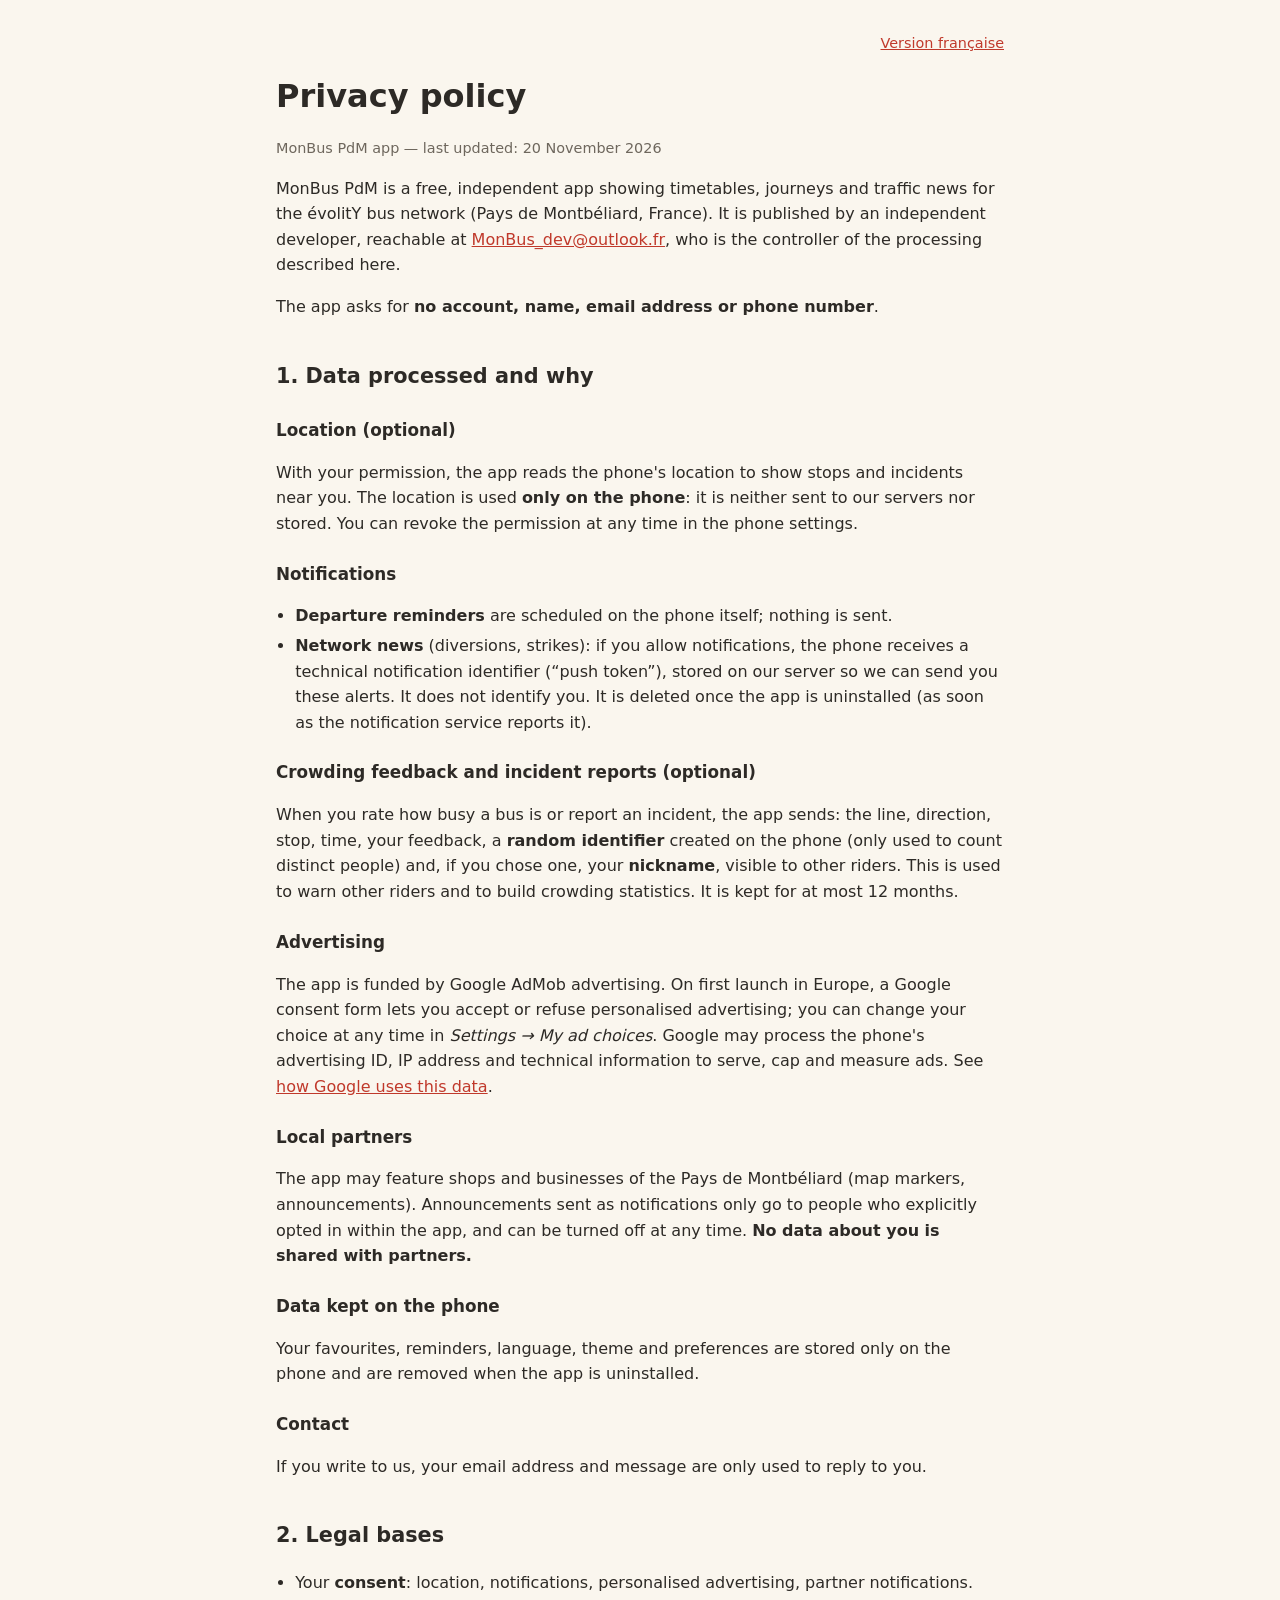
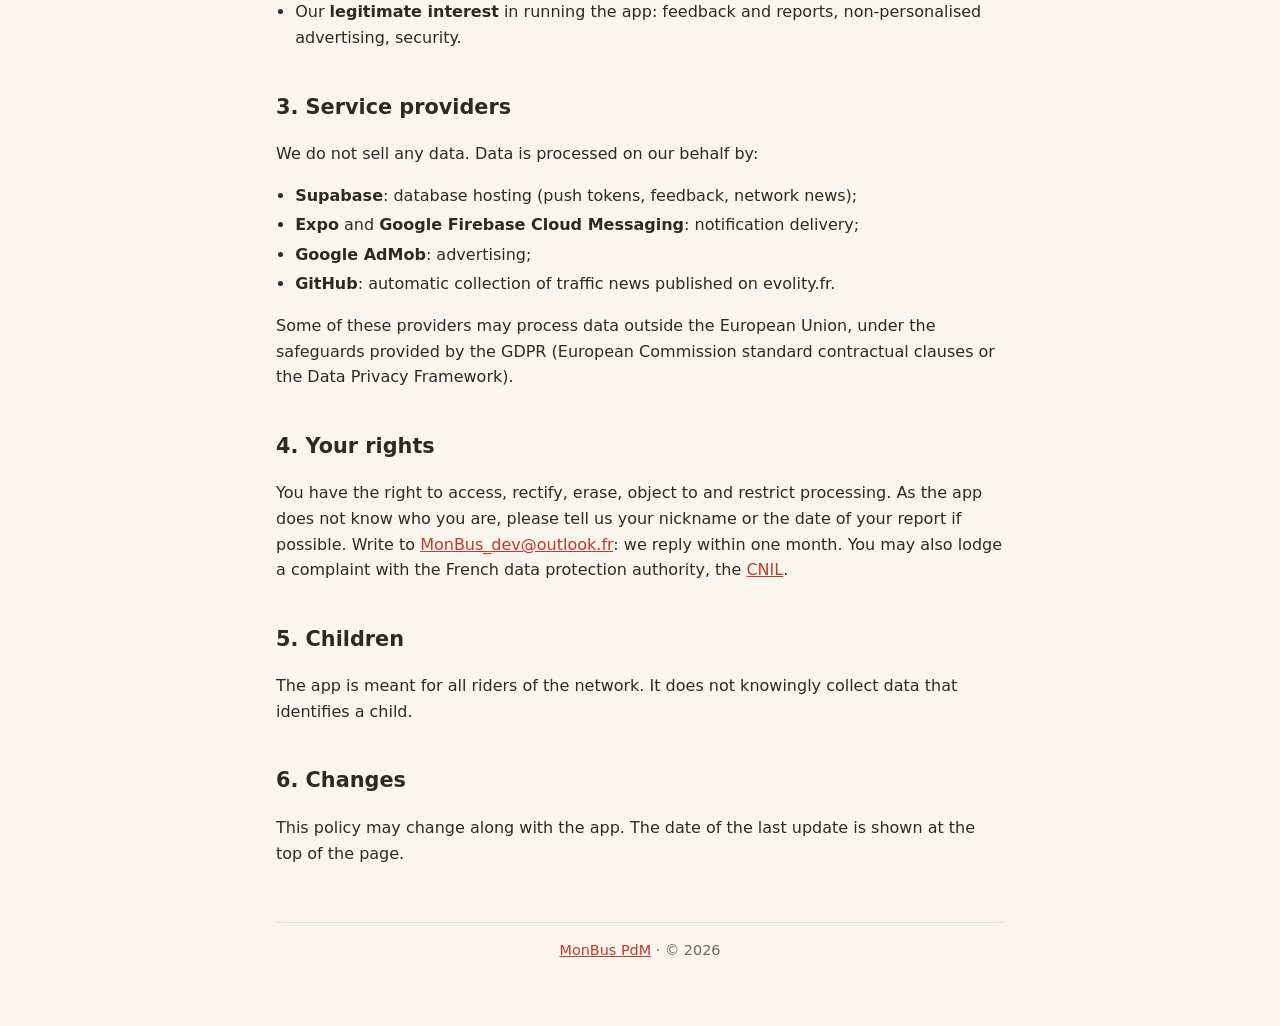
==== privacy.html @ d7d33c9e "Site MonBus PdM : accueil, politique de confidentialité FR/EN, app-ads.txt" ====
<!doctype html>
<html lang="en">
<head>
  <meta charset="utf-8">
  <meta name="viewport" content="width=device-width, initial-scale=1">
  <title>Privacy policy — MonBus PdM</title>
  <link rel="icon" href="favicon.png">
  <link rel="stylesheet" href="style.css">
</head>
<body>
<main>
  <nav class="langues"><a href="confidentialite.html">Version française</a></nav>
  <h1>Privacy policy</h1>
  <p class="mise-a-jour">MonBus PdM app — last updated: 20 November 2026</p>

  <p>MonBus PdM is a free, independent app showing timetables, journeys and traffic news for the évolitY bus network
    (Pays de Montbéliard, France). It is published by an independent developer, reachable at
    <a href="mailto:MonBus_dev@outlook.fr">MonBus_dev@outlook.fr</a>, who is the controller of the processing described here.</p>
  <p>The app asks for <strong>no account, name, email address or phone number</strong>.</p>

  <h2>1. Data processed and why</h2>

  <h3>Location (optional)</h3>
  <p>With your permission, the app reads the phone's location to show stops and incidents near you. The location is used
    <strong>only on the phone</strong>: it is neither sent to our servers nor stored. You can revoke the permission at any
    time in the phone settings.</p>

  <h3>Notifications</h3>
  <ul>
    <li><strong>Departure reminders</strong> are scheduled on the phone itself; nothing is sent.</li>
    <li><strong>Network news</strong> (diversions, strikes): if you allow notifications, the phone receives a technical
      notification identifier (“push token”), stored on our server so we can send you these alerts. It does not identify you.
      It is deleted once the app is uninstalled (as soon as the notification service reports it).</li>
  </ul>

  <h3>Crowding feedback and incident reports (optional)</h3>
  <p>When you rate how busy a bus is or report an incident, the app sends: the line, direction, stop, time, your feedback,
    a <strong>random identifier</strong> created on the phone (only used to count distinct people) and, if you chose one,
    your <strong>nickname</strong>, visible to other riders. This is used to warn other riders and to build crowding
    statistics. It is kept for at most 12 months.</p>

  <h3>Advertising</h3>
  <p>The app is funded by Google AdMob advertising. On first launch in Europe, a Google consent form lets you accept or refuse
    personalised advertising; you can change your choice at any time in <em>Settings → My ad choices</em>. Google may process
    the phone's advertising ID, IP address and technical information to serve, cap and measure ads. See
    <a href="https://policies.google.com/technologies/partner-sites">how Google uses this data</a>.</p>

  <h3>Local partners</h3>
  <p>The app may feature shops and businesses of the Pays de Montbéliard (map markers, announcements). Announcements sent as
    notifications only go to people who explicitly opted in within the app, and can be turned off at any time.
    <strong>No data about you is shared with partners.</strong></p>

  <h3>Data kept on the phone</h3>
  <p>Your favourites, reminders, language, theme and preferences are stored only on the phone and are removed when the app
    is uninstalled.</p>

  <h3>Contact</h3>
  <p>If you write to us, your email address and message are only used to reply to you.</p>

  <h2>2. Legal bases</h2>
  <ul>
    <li>Your <strong>consent</strong>: location, notifications, personalised advertising, partner notifications.</li>
    <li>Our <strong>legitimate interest</strong> in running the app: feedback and reports, non-personalised advertising, security.</li>
  </ul>

  <h2>3. Service providers</h2>
  <p>We do not sell any data. Data is processed on our behalf by:</p>
  <ul>
    <li><strong>Supabase</strong>: database hosting (push tokens, feedback, network news);</li>
    <li><strong>Expo</strong> and <strong>Google Firebase Cloud Messaging</strong>: notification delivery;</li>
    <li><strong>Google AdMob</strong>: advertising;</li>
    <li><strong>GitHub</strong>: automatic collection of traffic news published on evolity.fr.</li>
  </ul>
  <p>Some of these providers may process data outside the European Union, under the safeguards provided by the GDPR
    (European Commission standard contractual clauses or the Data Privacy Framework).</p>

  <h2>4. Your rights</h2>
  <p>You have the right to access, rectify, erase, object to and restrict processing. As the app does not know who you are,
    please tell us your nickname or the date of your report if possible. Write to
    <a href="mailto:MonBus_dev@outlook.fr">MonBus_dev@outlook.fr</a>: we reply within one month. You may also lodge a complaint
    with the French data protection authority, the <a href="https://www.cnil.fr/en/complaints">CNIL</a>.</p>

  <h2>5. Children</h2>
  <p>The app is meant for all riders of the network. It does not knowingly collect data that identifies a child.</p>

  <h2>6. Changes</h2>
  <p>This policy may change along with the app. The date of the last update is shown at the top of the page.</p>

  <footer><a href="index.html">MonBus PdM</a> · © 2026</footer>
</main>
</body>
</html>
---- style.css ----
:root {
  --fond: #FAF6EE;
  --surface: #FFFFFF;
  --texte: #2D2A26;
  --doux: #6E675D;
  --primaire: #C0392B;
  --accent: #F36F25;
  --bordure: #E8DFD0;
}
@media (prefers-color-scheme: dark) {
  :root {
    --fond: #1B1917;
    --surface: #262320;
    --texte: #F2EDE6;
    --doux: #B3AA9E;
    --primaire: #E2584A;
    --accent: #F58B4C;
    --bordure: #3A3530;
  }
}
* { box-sizing: border-box; }
body {
  margin: 0;
  background: var(--fond);
  color: var(--texte);
  font: 16px/1.6 system-ui, -apple-system, "Segoe UI", Roboto, sans-serif;
}
main { max-width: 760px; margin: 0 auto; padding: 32px 16px 64px; }
a { color: var(--primaire); }
header.hero { text-align: center; padding: 24px 0 8px; }
header.hero img { width: 128px; height: 128px; border-radius: 28px; }
h1 { font-size: 2rem; margin: 16px 0 4px; }
h2 { font-size: 1.3rem; margin-top: 40px; }
h3 { font-size: 1.05rem; margin: 24px 0 6px; }
.sous { color: var(--doux); margin: 0; }
.carte {
  background: var(--surface);
  border: 1px solid var(--bordure);
  border-radius: 16px;
  padding: 20px;
  margin: 16px 0;
}
.grille { display: grid; grid-template-columns: repeat(auto-fit, minmax(200px, 1fr)); gap: 12px; }
.grille .carte { margin: 0; }
.bouton {
  display: inline-block;
  background: var(--primaire);
  color: #fff;
  text-decoration: none;
  font-weight: 700;
  padding: 12px 22px;
  border-radius: 12px;
  margin-top: 8px;
}
.bouton.secondaire { background: transparent; color: var(--primaire); border: 2px solid var(--primaire); }
.mise-a-jour { color: var(--doux); font-size: .9rem; }
nav.langues { text-align: right; font-size: .9rem; }
footer { margin-top: 56px; padding-top: 16px; border-top: 1px solid var(--bordure); color: var(--doux); font-size: .9rem; text-align: center; }
ul { padding-left: 1.2em; }
li { margin: 4px 0; }
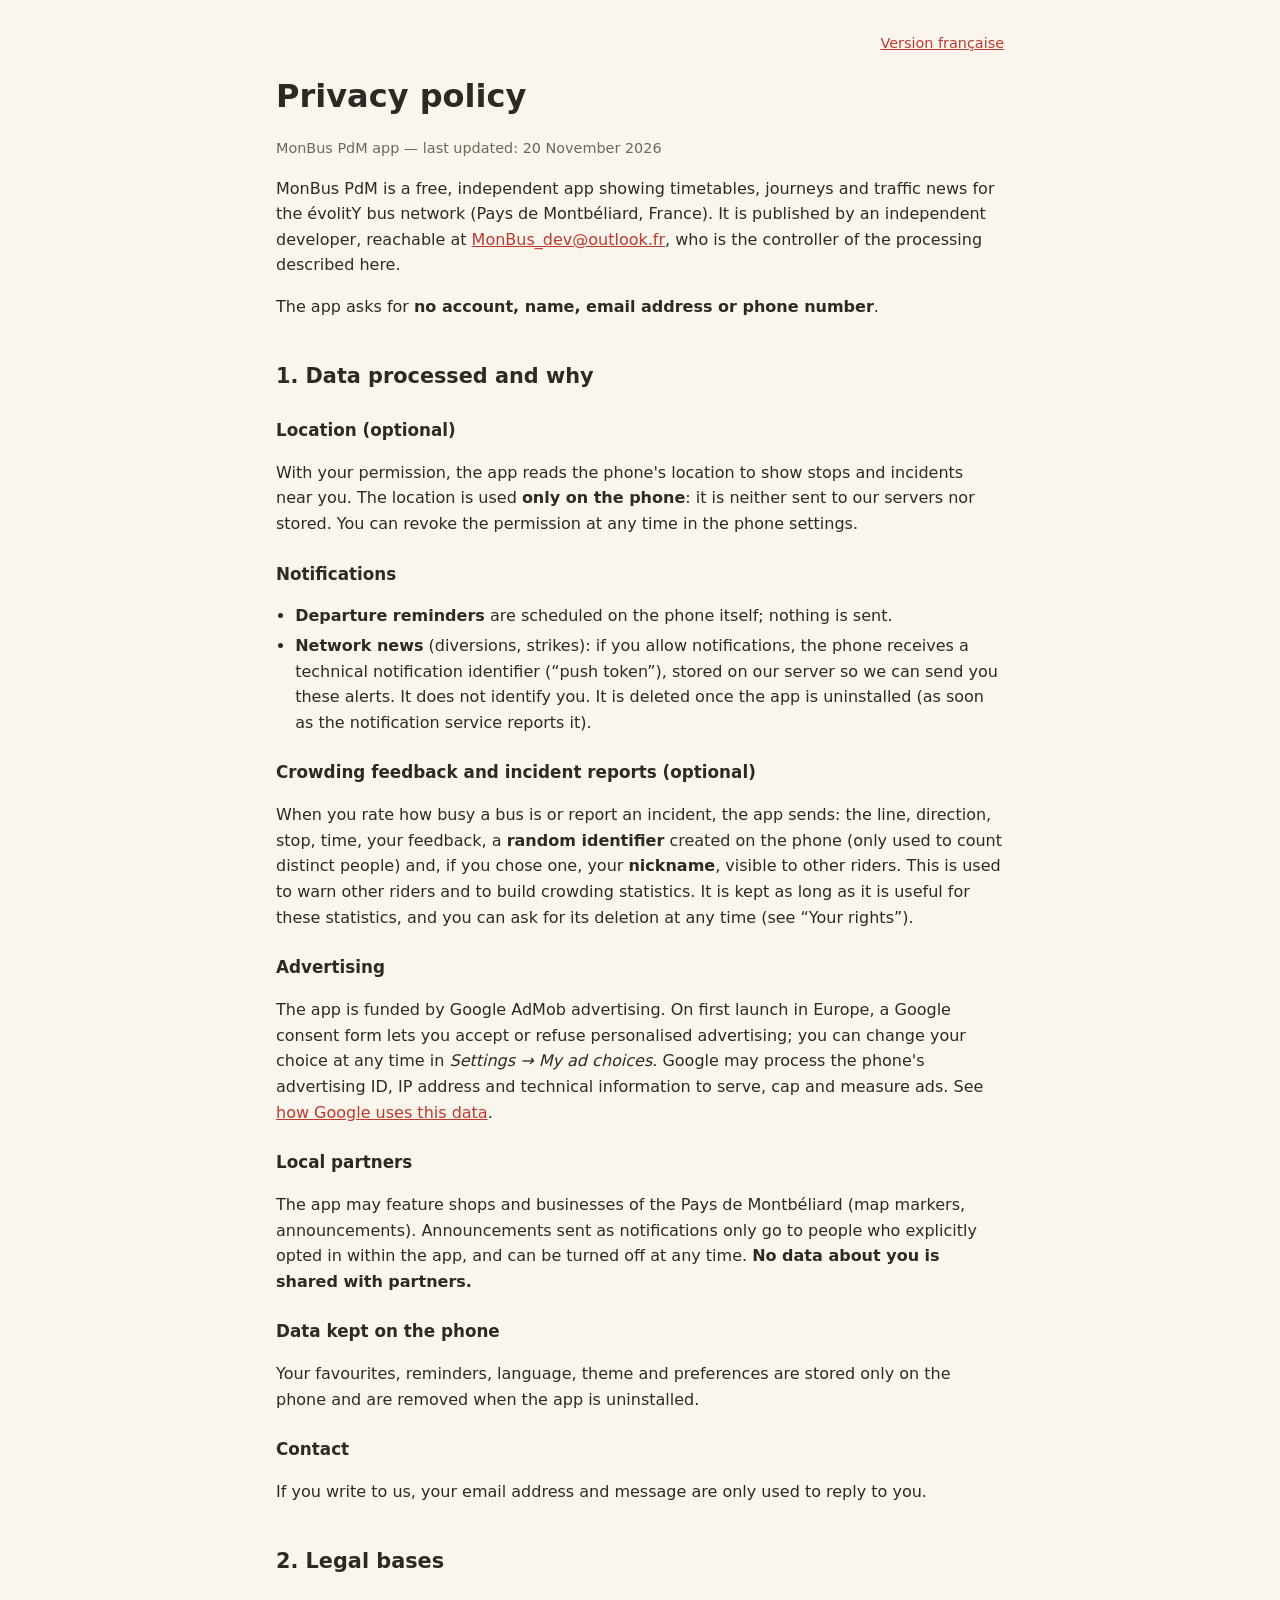
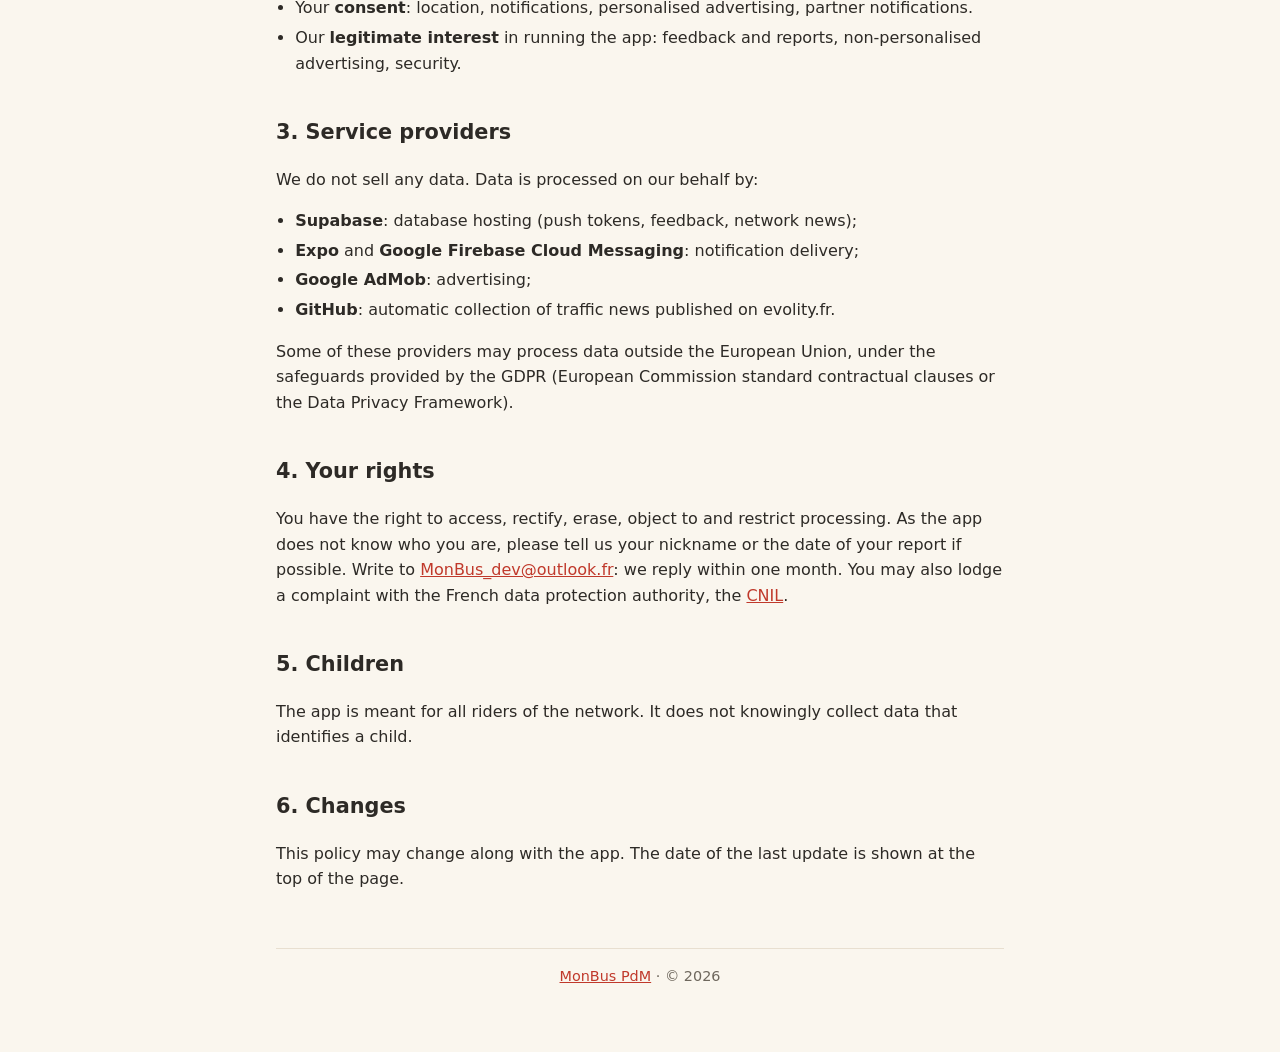
==== commit d613072d: "Politique : pas de durée fixe de conservation des avis pour l'instant" ====
--- a/privacy.html
+++ b/privacy.html
@@ -37,7 +37,8 @@
   <p>When you rate how busy a bus is or report an incident, the app sends: the line, direction, stop, time, your feedback,
     a <strong>random identifier</strong> created on the phone (only used to count distinct people) and, if you chose one,
     your <strong>nickname</strong>, visible to other riders. This is used to warn other riders and to build crowding
-    statistics. It is kept for at most 12 months.</p>
+    statistics. It is kept as long as it is useful for these statistics, and you can ask for its deletion at any time
+    (see “Your rights”).</p>
 
   <h3>Advertising</h3>
   <p>The app is funded by Google AdMob advertising. On first launch in Europe, a Google consent form lets you accept or refuse
